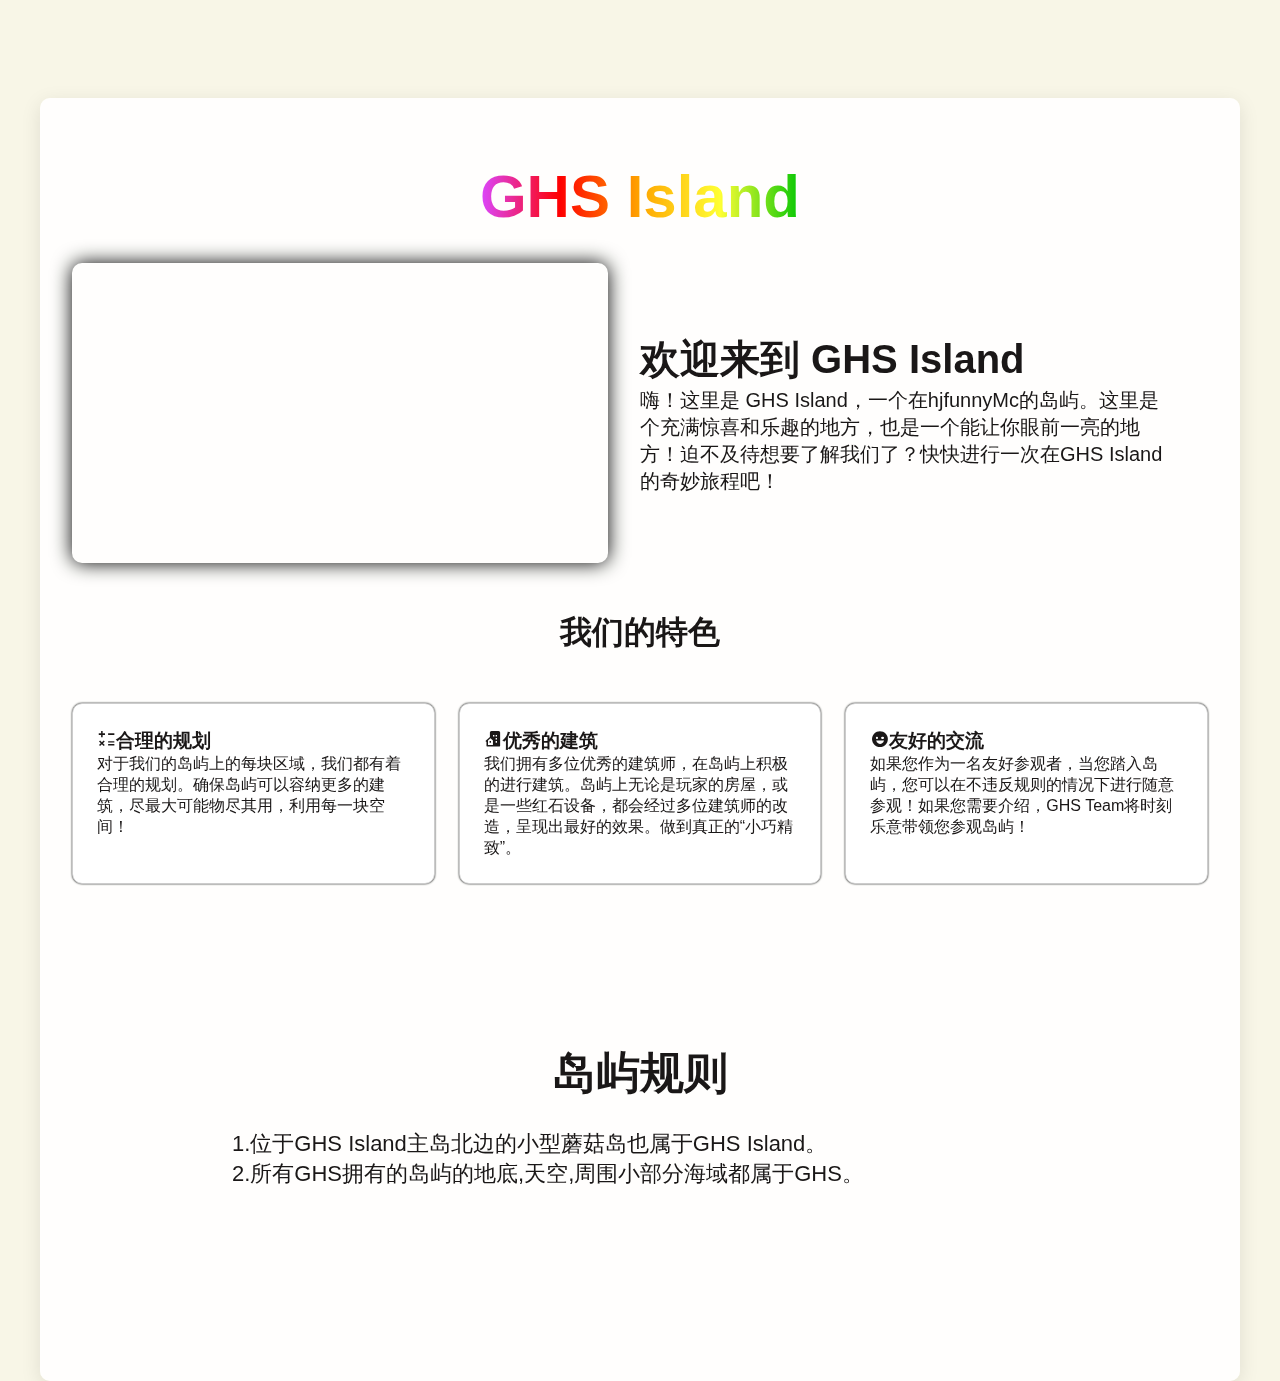
==== island/index.html @ 93c71192 "Add files via upload" ====
<!DOCTYPE html>
<html lang="en">

<head>
  <meta charset="UTF-8">
  <meta name="viewport" content="width=device-width, initial-scale=1.0">
  <link rel="stylesheet" href="styles.css">
  <link rel="icon" href="../src/images/ico.ico" type="image/x-icon">
  <link rel="stylesheet" href="../src/css/style.css">
  <link href="https://unpkg.com/boxicons@2.1.4/css/boxicons.min.css" rel="stylesheet">
  <title>GHS Island</title>
  <style>
    .colored-text {
      background-image: linear-gradient(to right, rgb(218, 71, 255), red, orange, rgba(255, 255, 0, 0.801), rgb(5, 199, 5));
      -webkit-background-clip: text;
      color: transparent;
    }
  </style>  
</head>

<body>
  <header>
    <div class="header2">
      <a href="../index.html" class="logo">Garbage Human Studio</a>
      <nav class="navbar">
        <a href="../index.html" class="active item" style="--i: 1">Home</a>
      </nav>
      <nav class="navbar">
        <a href="../staff/index.html" class="active item" style="--i: 2">Staff</a>
      </nav>
      <nav class="navbar">
        <a href="#" class="active item" style="--i: 3">GHS Island</a>
      </nav>
    </div>
  </header>

  <main>
    <div class="test-head">
    <h1 style="text-align: center;"><span class="colored-text">GHS Island</span></h1>
  </div>
    <section class="intro">
      <div class="text">
        <h1>欢迎来到 GHS Island</h1>
        <p>嗨！这里是 GHS Island，一个在hjfunnyMc的岛屿。这里是个充满惊喜和乐趣的地方，也是一个能让你眼前一亮的地方！迫不及待想要了解我们了？快快进行一次在GHS Island的奇妙旅程吧！</p>
      </div>
      <div class="img">
        <!-- Insert your image here -->
      </div>
    </section>

    <h1 style="text-align: center;">我们的特色</h1>

    <section class="features">
      <div class="feature">
        <h3><i class='bx bx-math'></i>合理的规划</h3>
        <p>对于我们的岛屿上的每块区域，我们都有着合理的规划。确保岛屿可以容纳更多的建筑，尽最大可能物尽其用，利用每一块空间！</p>
      </div>

      <div class="feature">
        <h3><i class='bx bxs-building-house'></i>优秀的建筑</h3>
        <p>我们拥有多位优秀的建筑师，在岛屿上积极的进行建筑。岛屿上无论是玩家的房屋，或是一些红石设备，都会经过多位建筑师的改造，呈现出最好的效果。做到真正的“小巧精致”。</p>
      </div>

      <div class="feature">
        <h3><i class='bx bxs-happy' ></i>友好的交流</h3>
        <p>如果您作为一名友好参观者，当您踏入岛屿，您可以在不违反规则的情况下进行随意参观！如果您需要介绍，GHS Team将时刻乐意带领您参观岛屿！</p>
      </div>
    </section>
    <div class="rules">
    <h1 style="text-align: center;">岛屿规则</h1>
    <br>
    <p>1.位于GHS Island主岛北边的小型蘑菇岛也属于GHS Island。</p>
       <p>2.所有GHS拥有的岛屿的地底,天空,周围小部分海域都属于GHS。</p>
      </div>
  </main>

</body>

</html>
---- island/styles.css ----
@import url(../css2.css);

* {
  margin: 0;
  padding: 0;
  box-sizing: border-box;
  font-family: "Poppins", sans-serif;
}

body {
  font-family: 'Poppins', sans-serif;
  margin: 0;
  padding: 0;
  background-color: #f5f5f5;
}

main {
  max-width: 1200px;
  margin: 0 auto;
  padding: 2rem;
  background-color: rgba(255, 255, 255, 0.9);
  /* 添加模糊毛玻璃背景 */
  backdrop-filter: blur(10px);
  /* 模糊效果 */
  box-shadow: 0px 5px 20px rgba(0, 0, 0, 0.1);
  border-radius: 10px;
  animation: slideTop 1s ease forwards;
}

.intro {
  display: flex;
  font-size: 20px;
  flex-direction: row-reverse;
  align-items: center;
  margin-bottom: 3rem;
}

.text {
  flex: 1;
  padding: 2rem;
}
.rules {
  flex: 1;
  padding: 10rem;
  font-size: 22px;
}
.test-head{
  font-size: 30px;
  padding: 2rem;
}
.ui-icon {
  display: block;
  text-indent: -99999px;
  overflow: hidden;
  background-repeat: no-repeat;
}

.img {
  flex: 1;
  background-image: url('https://pic.imgdb.cn/item/64d627bf1ddac507cc489b69.png');
  /* Replace with your image URL */
  background-size: cover;
  background-position: center;
  height: 300px;
  border-radius: 10px;
  box-shadow: 0 0 20px #000000;
}

.features {
  margin-top: 3rem;
  display: grid;
  grid-template-columns: repeat(auto-fit, minmax(250px, 1fr));
  /* 分块设计 */
  gap: 1.5rem;
  animation: slideTop 1s ease forwards
}

.feature {
  background-color: #fff;
  border: 1px solid #ccc;
  padding: 1.5rem;
  border-radius: 10px;
  box-shadow: 0 0 2px #000000;
  transition: transform 0.2s ease-in-out, box-shadow 0.2s ease-in-out;
}

.feature:hover {
  transform: scale(1.05);
  box-shadow: 0px 5px 15px rgba(0, 0, 0, 0.2);
}
---- src/css/style.css ----
﻿@import url(../../css2.css);

* {
    margin: 0;
    padding: 0;
    box-sizing: border-box;
    font-family: "Poppins", sans-serif;
}

body {
    background: rgb(248, 246, 231);
    color: #1a1717;
}

.header {
    position: fixed;
    top: 0;
    left: 0;
    width: 100%;
    padding: 20px 10%;
    background: transparent;
    display: flex;
    justify-content: space-between;
    align-items: center;
    z-index: 100;
}

.header2 {
    top: 0;
    left: 0;
    width: 100%;
    padding: 20px 10%;
    background: transparent;
    display: flex;
    justify-content: space-between;
    align-items: center;
    z-index: 100;
}

.logo {
    font-size: 50px;
    color: #000000;
    text-decoration: none;
    font-weight: 600;
    cursor: default;
    opacity: 0;
    animation: slideRight 1s ease forwards;
}

.navbar a {
    display: inline-block;
    font-size: 18px;
    color: #b4b4b4;
    text-decoration: none;
    font-weight: 500;
    margin-left: 35px;
    opacity: 0;
    transition: 0.3s;
    animation: slideTop 1s ease forwards;
    animation-delay: calc(.2s * var(--i));
}

.navbar a:hover,
.navbar a.active {
    color: #797572;
}

.home {
    position: relative;
    width: 100%;
    height: 100vh;
    display: flex;
    justify-content: space-between;
    align-items: center;
    padding: 70px 10% 0;
}

.home-content {
    max-width: 600px;
}

.home-content h3 {
    font-size: 32px;
    font-weight: 700;
    opacity: 0;
    animation: slideBottom 1s ease forwards;
    animation-delay: .7s;
}

.home-content h3:nth-of-type(2) {
    margin-bottom: 30px;
    opacity: 0;
    animation: slideTop 1s ease forwards;
    animation-delay: .7s;
}

.home-content h3 span {
    color: #b7b2a9;
}

.home-content h1 {
    font-size: 56px;
    font-weight: 700;
    margin: -3px 0;
    opacity: 0;
    animation: slideRight 1s ease forwards;
    animation-delay: 1s;
}

.home-img img {
    max-width: 450px;
    border-radius: 50%;
    margin-right: -20px;
    box-shadow: 0 0 20px #b7b2a9;
    opacity: 0;
    animation: zoomIn 1s ease forwards, floatImage 4s ease-in-out infinite;
    animation-delay: 2s, 3s;
}

.social-media a {
    display: inline-flex;
    justify-content: center;
    align-items: center;
    width: 40px;
    height: 40px;
    background: transparent;
    border: 2px solid #b7b2a9;
    border-radius: 50%;
    color: #b7b2a9;
    font-size: 20px;
    text-decoration: none;
    margin: 30px 15px 30px 0;
    transition: 0.5s ease;
    opacity: 0;
    animation: slideLeft 1s ease forwards;
    animation-delay: calc(0.2s * var(--i));
}

.social-media a:hover {
    background: #b7b2a9;
    color: #1f242d;
    box-shadow: 0 0 20px #b7b2a9;
}

.btn {
    display: inline-block;
    padding: 12px 28px;
    background: #f6dc50;
    text-decoration: none;
    border-radius: 40px;
    box-shadow: 0 0 10px #85837f;
    font-size: 16px;
    color: #1f242d;
    letter-spacing: 1px;
    font-weight: 600;
    transition: 0.5s ease;
    opacity: 0;
    animation: slideTop 1s ease forwards;
    animation-delay: 2s;
}

.btn:hover {
    box-shadow: 0 0 20px #b7b2a9;
}

.btn:active {
    background: none;
    color: #b7b2a9;
    border: 2px solid #b7b2a9;
}

/* 动画 */

@keyframes slideRight {
    0% {
        transform: translateX(-100px);
    }

    100% {
        transform: translateX(0);
        opacity: 1;
    }
}

@keyframes slideLeft {
    0% {
        transform: translateX(100px);
    }

    100% {
        transform: translateX(0);
        opacity: 1;
    }
}

@keyframes slideTop {
    0% {
        transform: translateY(100px);
    }

    100% {
        transform: translateY(0);
        opacity: 1;
    }
}

@keyframes slideBottom {
    0% {
        transform: translateY(-100px);
    }

    100% {
        transform: translateY(0);
        opacity: 1;
    }
}

@keyframes zoomIn {
    0% {
        transform: scale(0);
    }

    100% {
        transform: scale(1);
        opacity: 1;
    }
}

@keyframes floatImage {
    0% {
        transform: translateY(0);
    }

    50% {
        transform: translateY(-24px);
    }

    100% {
        transform: translateY(0);
    }
}
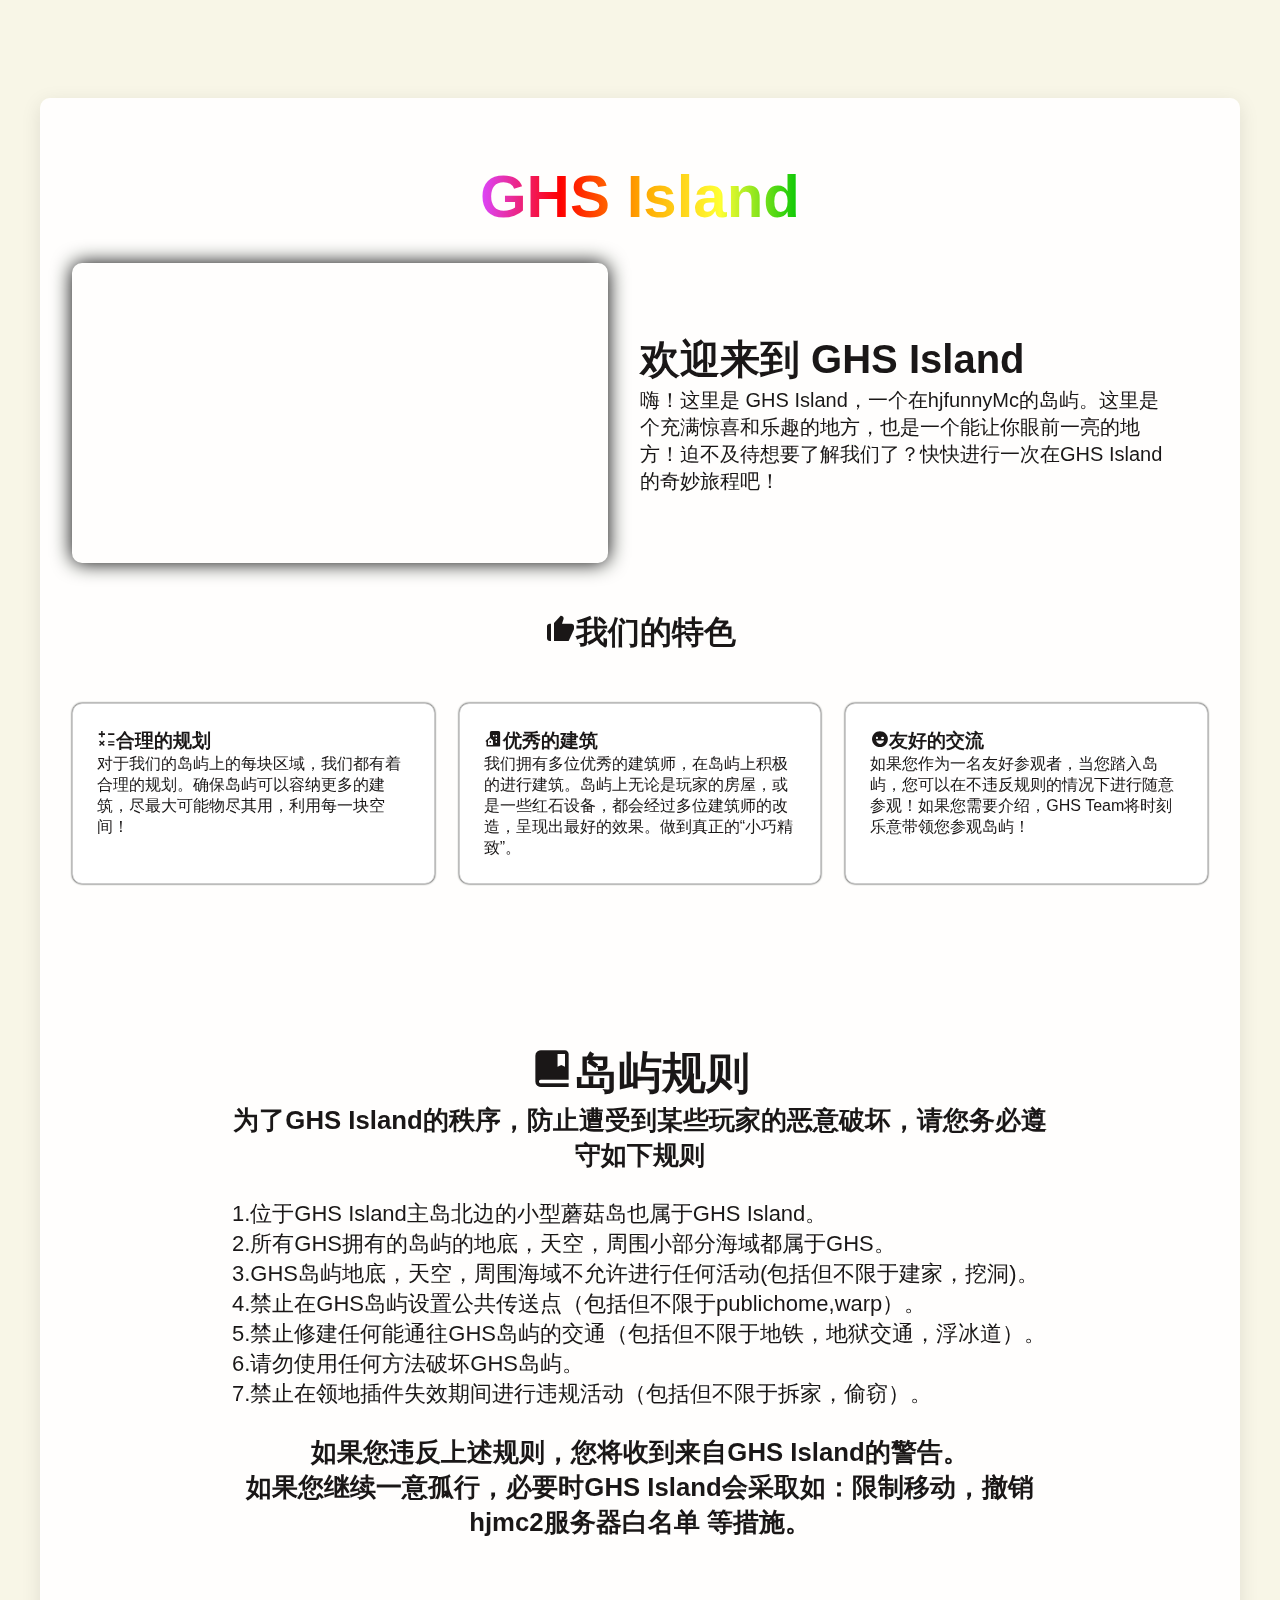
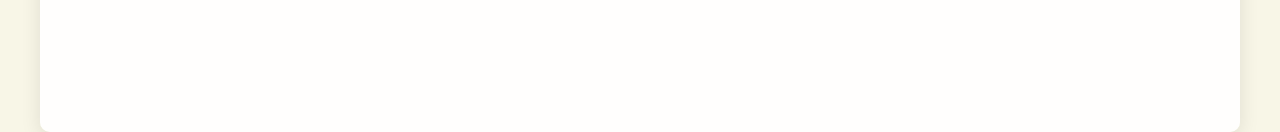
==== commit 8a9644c3: "Add files via upload" ====
--- a/island/index.html
+++ b/island/index.html
@@ -15,7 +15,7 @@
       -webkit-background-clip: text;
       color: transparent;
     }
-  </style>  
+  </style>
 </head>
 
 <body>
@@ -36,8 +36,8 @@
 
   <main>
     <div class="test-head">
-    <h1 style="text-align: center;"><span class="colored-text">GHS Island</span></h1>
-  </div>
+      <h1 style="text-align: center;"><span class="colored-text">GHS Island</span></h1>
+    </div>
     <section class="intro">
       <div class="text">
         <h1>欢迎来到 GHS Island</h1>
@@ -48,7 +48,7 @@
       </div>
     </section>
 
-    <h1 style="text-align: center;">我们的特色</h1>
+    <h1 style="text-align: center;"><i class='bx bxs-like'></i>我们的特色</h1>
 
     <section class="features">
       <div class="feature">
@@ -62,16 +62,25 @@
       </div>
 
       <div class="feature">
-        <h3><i class='bx bxs-happy' ></i>友好的交流</h3>
+        <h3><i class='bx bxs-happy'></i>友好的交流</h3>
         <p>如果您作为一名友好参观者，当您踏入岛屿，您可以在不违反规则的情况下进行随意参观！如果您需要介绍，GHS Team将时刻乐意带领您参观岛屿！</p>
       </div>
     </section>
     <div class="rules">
-    <h1 style="text-align: center;">岛屿规则</h1>
-    <br>
-    <p>1.位于GHS Island主岛北边的小型蘑菇岛也属于GHS Island。</p>
-       <p>2.所有GHS拥有的岛屿的地底,天空,周围小部分海域都属于GHS。</p>
-      </div>
+      <h1 style="text-align: center;"><i class='bx bxs-book-bookmark'></i>岛屿规则</h1>
+      <h3 style="text-align: center;">为了GHS Island的秩序，防止遭受到某些玩家的恶意破坏，请您务必遵守如下规则</h3>
+      <br>
+      <p>1.位于GHS Island主岛北边的小型蘑菇岛也属于GHS Island。</p>
+      <p>2.所有GHS拥有的岛屿的地底，天空，周围小部分海域都属于GHS。</p>
+      <p>3.GHS岛屿地底，天空，周围海域不允许进行任何活动(包括但不限于建家，挖洞)。</p>
+      <p>4.禁止在GHS岛屿设置公共传送点（包括但不限于publichome,warp）。</p>
+      <p>5.禁止修建任何能通往GHS岛屿的交通（包括但不限于地铁，地狱交通，浮冰道）。</p>
+      <p>6.请勿使用任何方法破坏GHS岛屿。</p>
+      <p>7.禁止在领地插件失效期间进行违规活动（包括但不限于拆家，偷窃）。</p>
+      <br>
+      <p><h3 style="text-align: center;">如果您违反上述规则，您将收到来自GHS Island的警告。</h3></p>
+      <p><h3 style="text-align: center;">如果您继续一意孤行，必要时GHS Island会采取如：限制移动，撤销hjmc2服务器白名单 等措施。</h3></p>
+    </div>
   </main>
 
 </body>
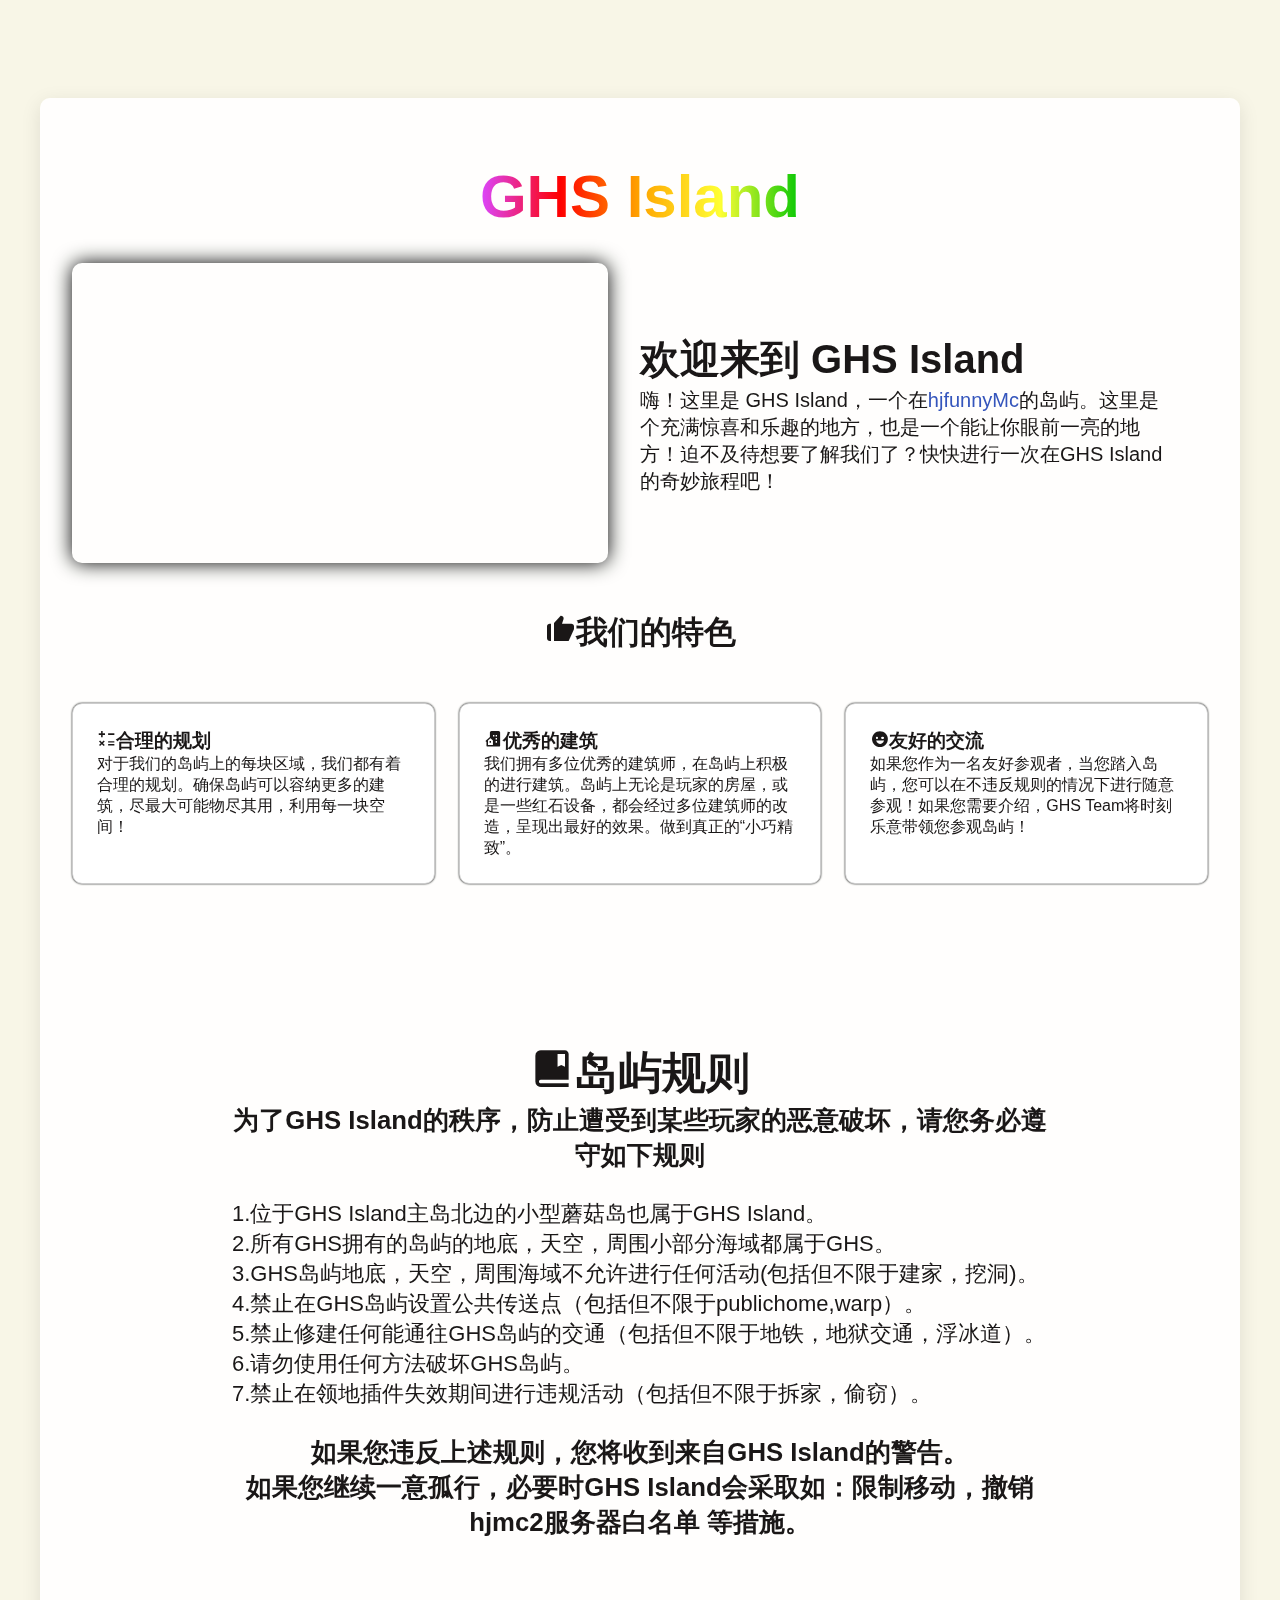
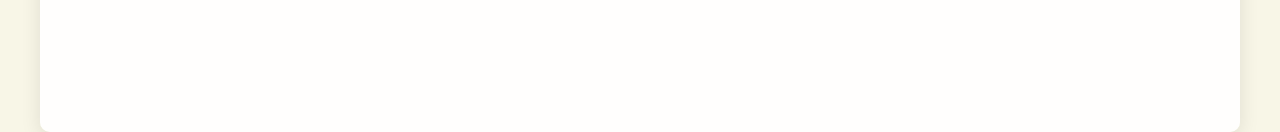
==== commit c5d20d28: "Add files via upload" ====
--- a/island/index.html
+++ b/island/index.html
@@ -16,6 +16,7 @@
       color: transparent;
     }
   </style>
+  
 </head>
 
 <body>
@@ -41,7 +42,7 @@
     <section class="intro">
       <div class="text">
         <h1>欢迎来到 GHS Island</h1>
-        <p>嗨！这里是 GHS Island，一个在hjfunnyMc的岛屿。这里是个充满惊喜和乐趣的地方，也是一个能让你眼前一亮的地方！迫不及待想要了解我们了？快快进行一次在GHS Island的奇妙旅程吧！</p>
+        <p>嗨！这里是 GHS Island，一个在<a href="https://mc.hjfunny.site/">hjfunnyMc</a>的岛屿。这里是个充满惊喜和乐趣的地方，也是一个能让你眼前一亮的地方！迫不及待想要了解我们了？快快进行一次在GHS Island的奇妙旅程吧！</p>
       </div>
       <div class="img">
         <!-- Insert your image here -->
--- a/island/styles.css
+++ b/island/styles.css
@@ -27,6 +27,24 @@
   animation: slideTop 1s ease forwards;
 }
 
+a {
+
+  color: #3555BC;
+
+  text-decoration: none;
+
+}
+
+
+
+a:hover {
+
+  color: #f6dc50;
+
+  text-decoration: underline;
+
+}
+
 .intro {
   display: flex;
   font-size: 20px;
@@ -39,15 +57,18 @@
   flex: 1;
   padding: 2rem;
 }
+
 .rules {
   flex: 1;
   padding: 10rem;
   font-size: 22px;
 }
-.test-head{
+
+.test-head {
   font-size: 30px;
   padding: 2rem;
 }
+
 .ui-icon {
   display: block;
   text-indent: -99999px;
